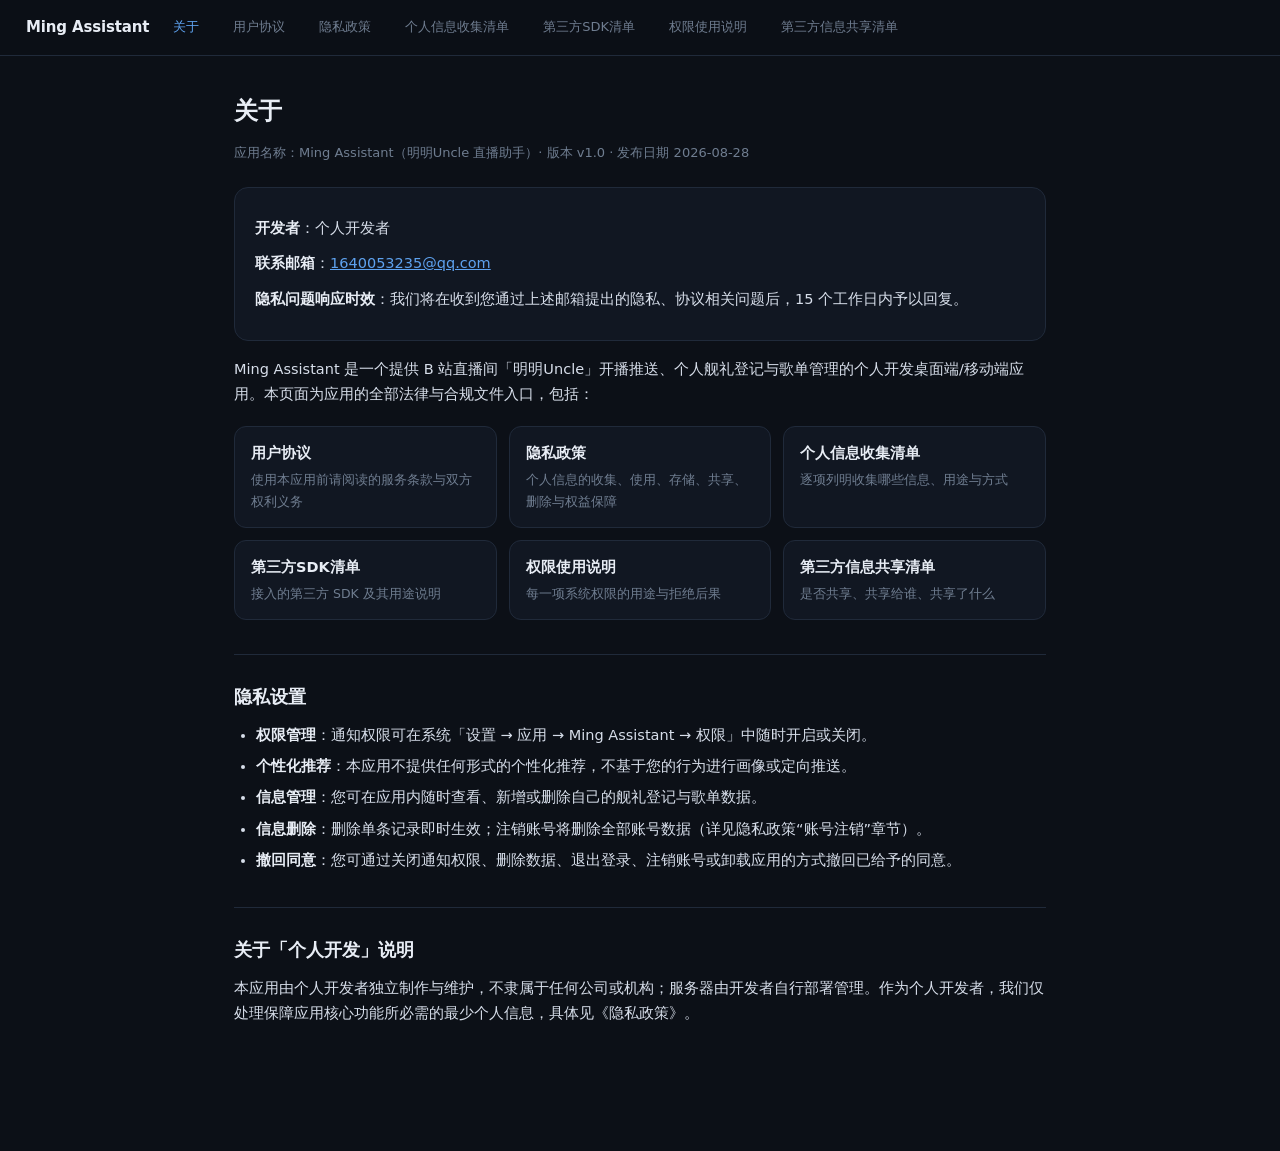
==== server/src/main/resources/static/privacy/index.html @ b2a26043 "隐私合规：用户协议/隐私政策/收集清单/第三方SDK/权限/共享清单，账号注销功能（后端+App）" ====
<!doctype html>
<html lang="zh-CN">
<head>
<meta charset="utf-8">
<meta name="viewport" content="width=device-width, initial-scale=1">
<title>Ming Assistant · 关于与合规文件</title>
<link rel="stylesheet" href="./privacy.css">
</head>
<body>
<nav class="topbar">
  <span class="brand">Ming Assistant</span>
  <a class="active" href="index.html">关于</a>
  <a href="user-agreement.html">用户协议</a>
  <a href="privacy-policy.html">隐私政策</a>
  <a href="annex-collection.html">个人信息收集清单</a>
  <a href="annex-sdk.html">第三方SDK清单</a>
  <a href="annex-permission.html">权限使用说明</a>
  <a href="annex-share.html">第三方信息共享清单</a>
</nav>
<div class="wrap">
  <h1>关于</h1>
  <p class="sub">应用名称：Ming Assistant（明明Uncle 直播助手）· 版本 v1.0 · 发布日期 2026-08-28</p>

  <div class="card">
    <p><strong>开发者</strong>：个人开发者</p>
    <p><strong>联系邮箱</strong>：<a href="mailto:1640053235@qq.com">1640053235@qq.com</a></p>
    <p><strong>隐私问题响应时效</strong>：我们将在收到您通过上述邮箱提出的隐私、协议相关问题后，15 个工作日内予以回复。</p>
  </div>

  <p>Ming Assistant 是一个提供 B 站直播间「明明Uncle」开播推送、个人舰礼登记与歌单管理的个人开发桌面端/移动端应用。本页面为应用的全部法律与合规文件入口，包括：</p>

  <div class="homebox">
    <a href="user-agreement.html"><div class="t">用户协议</div><div class="d">使用本应用前请阅读的服务条款与双方权利义务</div></a>
    <a href="privacy-policy.html"><div class="t">隐私政策</div><div class="d">个人信息的收集、使用、存储、共享、删除与权益保障</div></a>
    <a href="annex-collection.html"><div class="t">个人信息收集清单</div><div class="d">逐项列明收集哪些信息、用途与方式</div></a>
    <a href="annex-sdk.html"><div class="t">第三方SDK清单</div><div class="d">接入的第三方 SDK 及其用途说明</div></a>
    <a href="annex-permission.html"><div class="t">权限使用说明</div><div class="d">每一项系统权限的用途与拒绝后果</div></a>
    <a href="annex-share.html"><div class="t">第三方信息共享清单</div><div class="d">是否共享、共享给谁、共享了什么</div></a>
  </div>

  <h2>隐私设置</h2>
  <ul>
    <li><strong>权限管理</strong>：通知权限可在系统「设置 → 应用 → Ming Assistant → 权限」中随时开启或关闭。</li>
    <li><strong>个性化推荐</strong>：本应用不提供任何形式的个性化推荐，不基于您的行为进行画像或定向推送。</li>
    <li><strong>信息管理</strong>：您可在应用内随时查看、新增或删除自己的舰礼登记与歌单数据。</li>
    <li><strong>信息删除</strong>：删除单条记录即时生效；注销账号将删除全部账号数据（详见隐私政策“账号注销”章节）。</li>
    <li><strong>撤回同意</strong>：您可通过关闭通知权限、删除数据、退出登录、注销账号或卸载应用的方式撤回已给予的同意。</li>
  </ul>

  <h2>关于「个人开发」说明</h2>
  <p>本应用由个人开发者独立制作与维护，不隶属于任何公司或机构；服务器由开发者自行部署管理。作为个人开发者，我们仅处理保障应用核心功能所必需的最少个人信息，具体见《隐私政策》。</p>
</div>
</body>
</html>
---- server/src/main/resources/static/privacy/privacy.css ----
:root {
  --bg: #0c1017;
  --panel: #111722;
  --line: #202a3a;
  --ink: #e8edf5;
  --muted: #6f7d90;
  --accent: #5ea2ef;
  --mono: ui-monospace, "SF Mono", Menlo, Consolas, monospace;
  --sans: system-ui, -apple-system, "Segoe UI", "Microsoft YaHei", Roboto, sans-serif;
}
* { box-sizing: border-box; margin: 0; padding: 0; }
html { background: var(--bg); }
body {
  font-family: var(--sans);
  color: var(--ink);
  line-height: 1.75;
  -webkit-font-smoothing: antialiased;
  padding: 0 0 80px;
}
.topbar {
  position: sticky; top: 0; z-index: 10;
  display: flex; align-items: center; gap: 14px;
  padding: 0 26px; height: 56px;
  background: color-mix(in srgb, var(--bg) 86%, transparent);
  backdrop-filter: blur(8px);
  border-bottom: 1px solid var(--line);
}
.topbar .brand { font-weight: 650; font-size: 15px; letter-spacing: -.01em; }
.topbar a { color: var(--muted); font-size: 13px; text-decoration: none; padding: 6px 10px; border-radius: 8px; }
.topbar a:hover { color: var(--ink); background: var(--panel); }
.topbar a.active { color: var(--accent); }
.wrap { max-width: 860px; margin: 0 auto; padding: 34px 24px; }
h1 { font-size: 24px; font-weight: 700; letter-spacing: -.01em; margin-bottom: 6px; }
h2 { font-size: 18px; font-weight: 650; margin: 34px 0 10px; padding-top: 26px; border-top: 1px solid var(--line); }
h3 { font-size: 15px; font-weight: 650; margin: 22px 0 8px; }
.sub { color: var(--muted); font-size: 13px; margin-bottom: 22px; }
p { margin: 10px 0; color: #d7deea; font-size: 14.5px; }
li { margin: 6px 0; color: #d7deea; font-size: 14.5px; }
ul, ol { padding-left: 22px; margin: 10px 0; }
strong { color: var(--ink); }
em { color: var(--muted); font-style: normal; }
table { width: 100%; border-collapse: collapse; margin: 14px 0 6px; font-size: 13.5px; }
th, td { text-align: left; padding: 9px 12px; border: 1px solid var(--line); vertical-align: top; }
th { color: var(--muted); font-weight: 600; background: var(--panel); white-space: nowrap; }
.card {
  background: var(--panel); border: 1px solid var(--line); border-radius: 14px;
  padding: 18px 20px; margin: 16px 0;
}
a { color: var(--accent); }
code { font-family: var(--mono); font-size: .92em; color: var(--accent); background: var(--panel); padding: 1px 6px; border-radius: 6px; }
.muted { color: var(--muted); }
.update { color: var(--muted); font: 500 12px var(--mono); }
.homebox { display: grid; grid-template-columns: repeat(auto-fill, minmax(250px, 1fr)); gap: 12px; margin-top: 18px; }
.homebox a {
  display: block; background: var(--panel); border: 1px solid var(--line); border-radius: 12px;
  padding: 14px 16px; color: var(--ink); text-decoration: none; transition: border-color .15s ease;
}
.homebox a:hover { border-color: var(--accent); }
.homebox .t { font-weight: 650; font-size: 14.5px; }
.homebox .d { color: var(--muted); font-size: 12.5px; margin-top: 3px; }
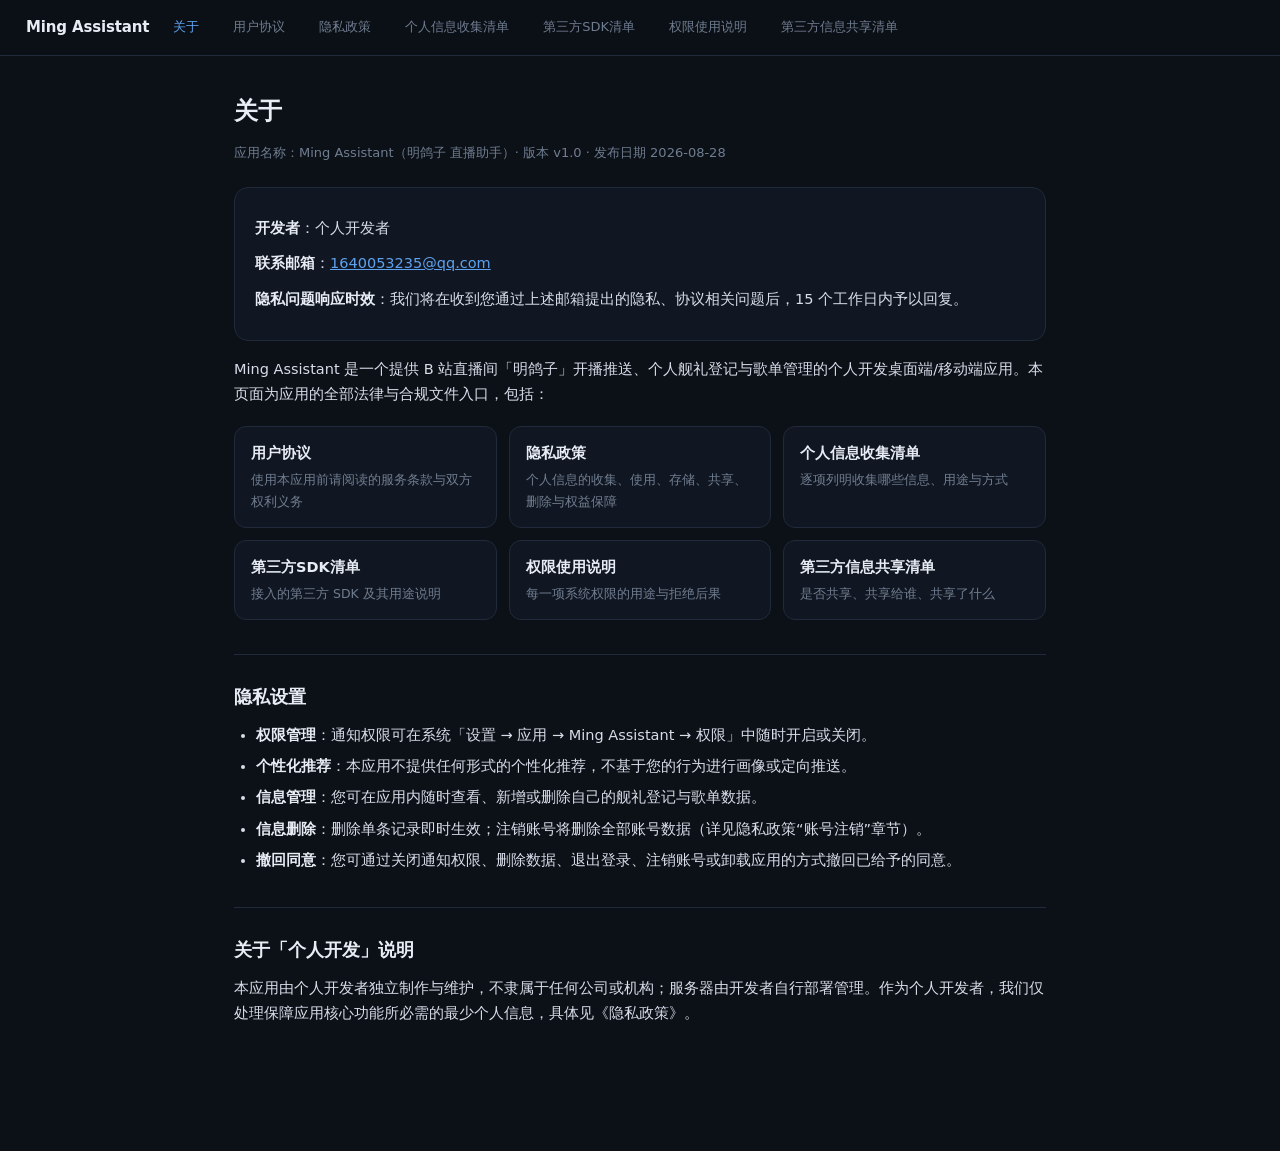
==== commit 9e9e5c4d: "refactor: 全面更名明鸽子（README与隐私合规文档）；舰礼收集清单补齐联系电话/住址；接入用户AI图标为应用图标" ====
--- a/server/src/main/resources/static/privacy/index.html
+++ b/server/src/main/resources/static/privacy/index.html
@@ -19,7 +19,7 @@
 </nav>
 <div class="wrap">
   <h1>关于</h1>
-  <p class="sub">应用名称：Ming Assistant（明明Uncle 直播助手）· 版本 v1.0 · 发布日期 2026-08-28</p>
+  <p class="sub">应用名称：Ming Assistant（明鸽子 直播助手）· 版本 v1.0 · 发布日期 2026-08-28</p>
 
   <div class="card">
     <p><strong>开发者</strong>：个人开发者</p>
@@ -27,7 +27,7 @@
     <p><strong>隐私问题响应时效</strong>：我们将在收到您通过上述邮箱提出的隐私、协议相关问题后，15 个工作日内予以回复。</p>
   </div>
 
-  <p>Ming Assistant 是一个提供 B 站直播间「明明Uncle」开播推送、个人舰礼登记与歌单管理的个人开发桌面端/移动端应用。本页面为应用的全部法律与合规文件入口，包括：</p>
+  <p>Ming Assistant 是一个提供 B 站直播间「明鸽子」开播推送、个人舰礼登记与歌单管理的个人开发桌面端/移动端应用。本页面为应用的全部法律与合规文件入口，包括：</p>
 
   <div class="homebox">
     <a href="user-agreement.html"><div class="t">用户协议</div><div class="d">使用本应用前请阅读的服务条款与双方权利义务</div></a>
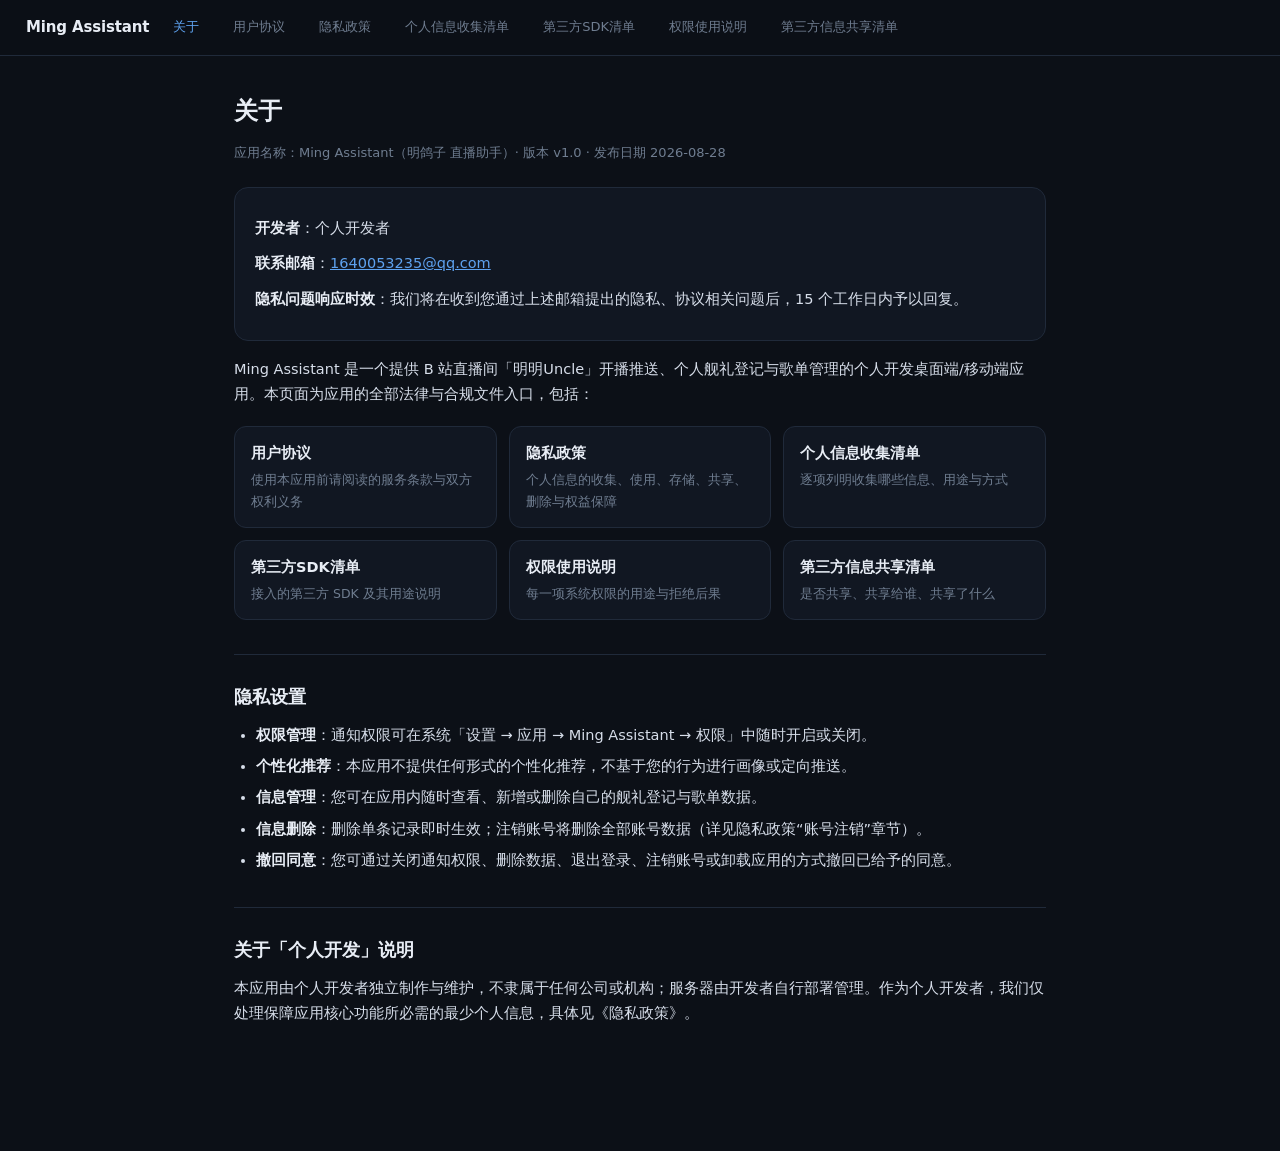
==== commit 2cd8d23a: "fix: 明鸽子仅为应用名，直播动态/主播信息回改明明Uncle（App首页/通知/文档）" ====
--- a/server/src/main/resources/static/privacy/index.html
+++ b/server/src/main/resources/static/privacy/index.html
@@ -27,7 +27,7 @@
     <p><strong>隐私问题响应时效</strong>：我们将在收到您通过上述邮箱提出的隐私、协议相关问题后，15 个工作日内予以回复。</p>
   </div>
 
-  <p>Ming Assistant 是一个提供 B 站直播间「明鸽子」开播推送、个人舰礼登记与歌单管理的个人开发桌面端/移动端应用。本页面为应用的全部法律与合规文件入口，包括：</p>
+  <p>Ming Assistant 是一个提供 B 站直播间「明明Uncle」开播推送、个人舰礼登记与歌单管理的个人开发桌面端/移动端应用。本页面为应用的全部法律与合规文件入口，包括：</p>
 
   <div class="homebox">
     <a href="user-agreement.html"><div class="t">用户协议</div><div class="d">使用本应用前请阅读的服务条款与双方权利义务</div></a>
